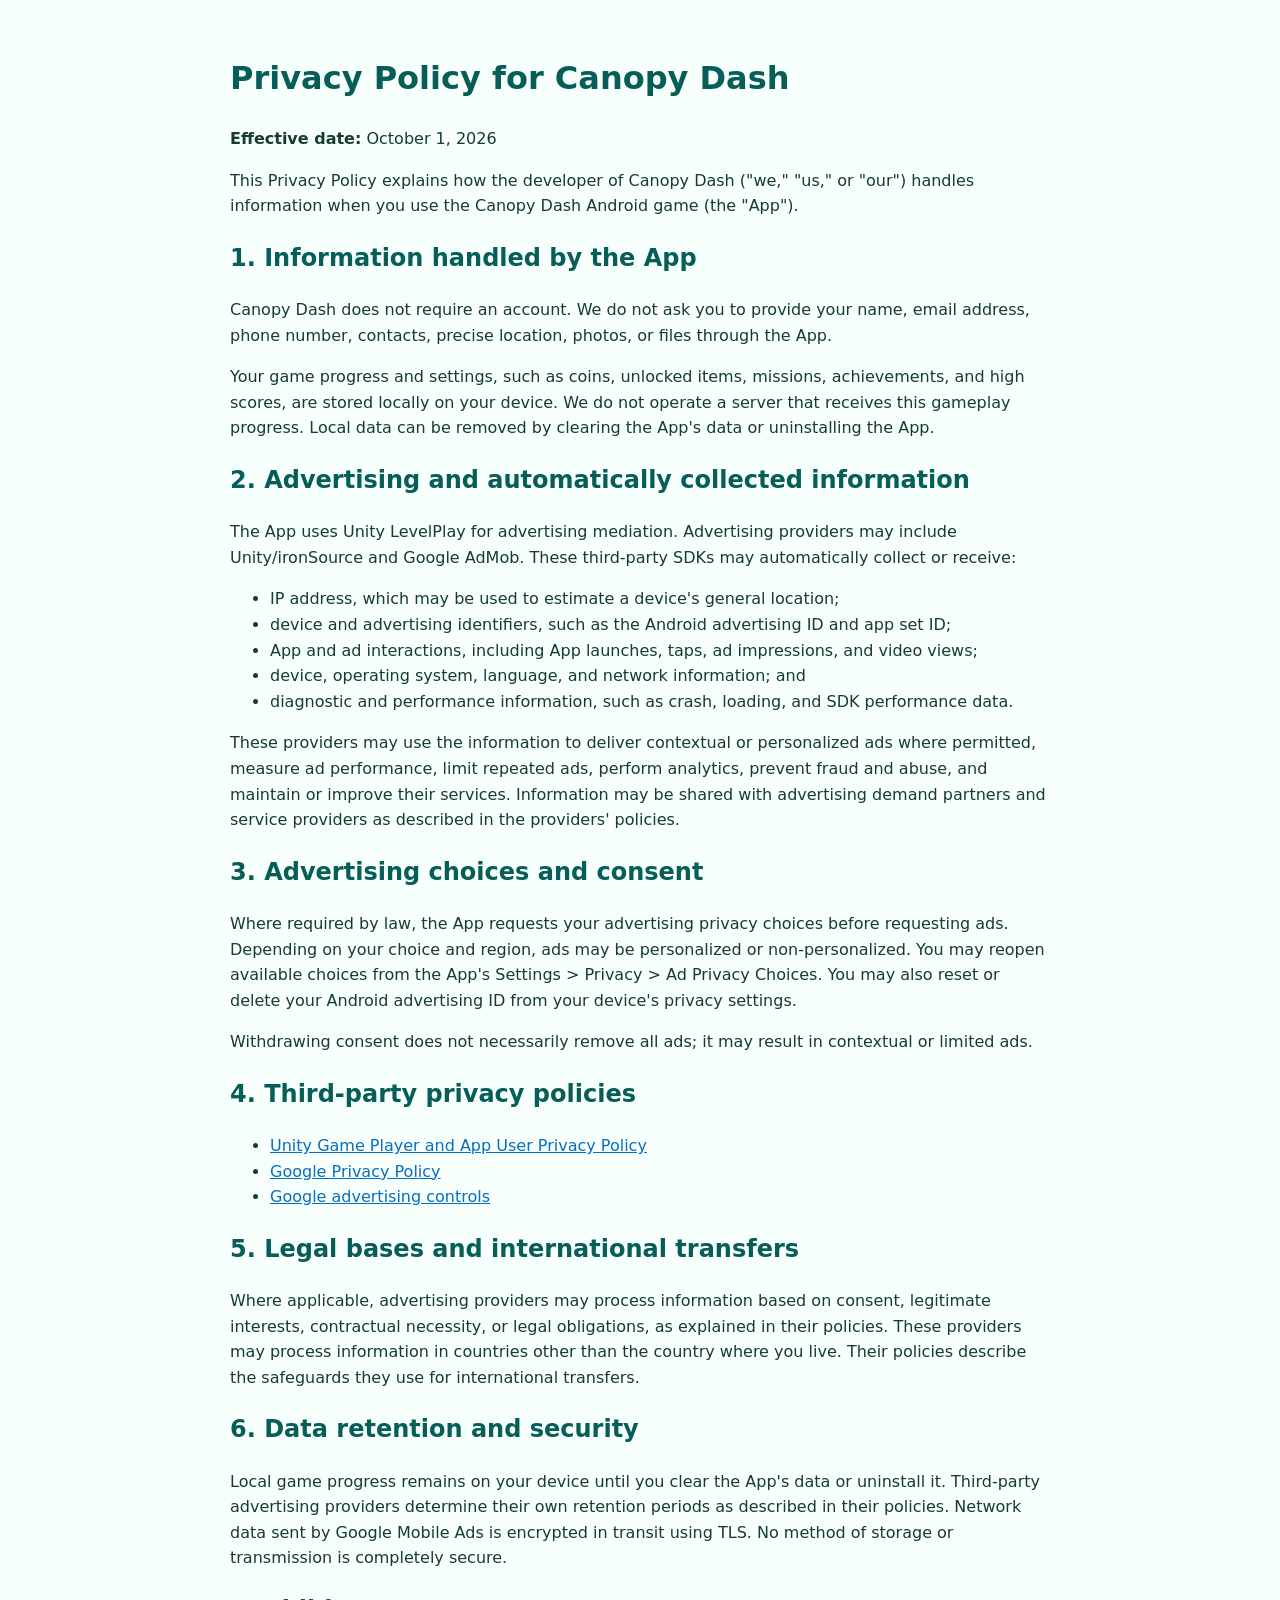
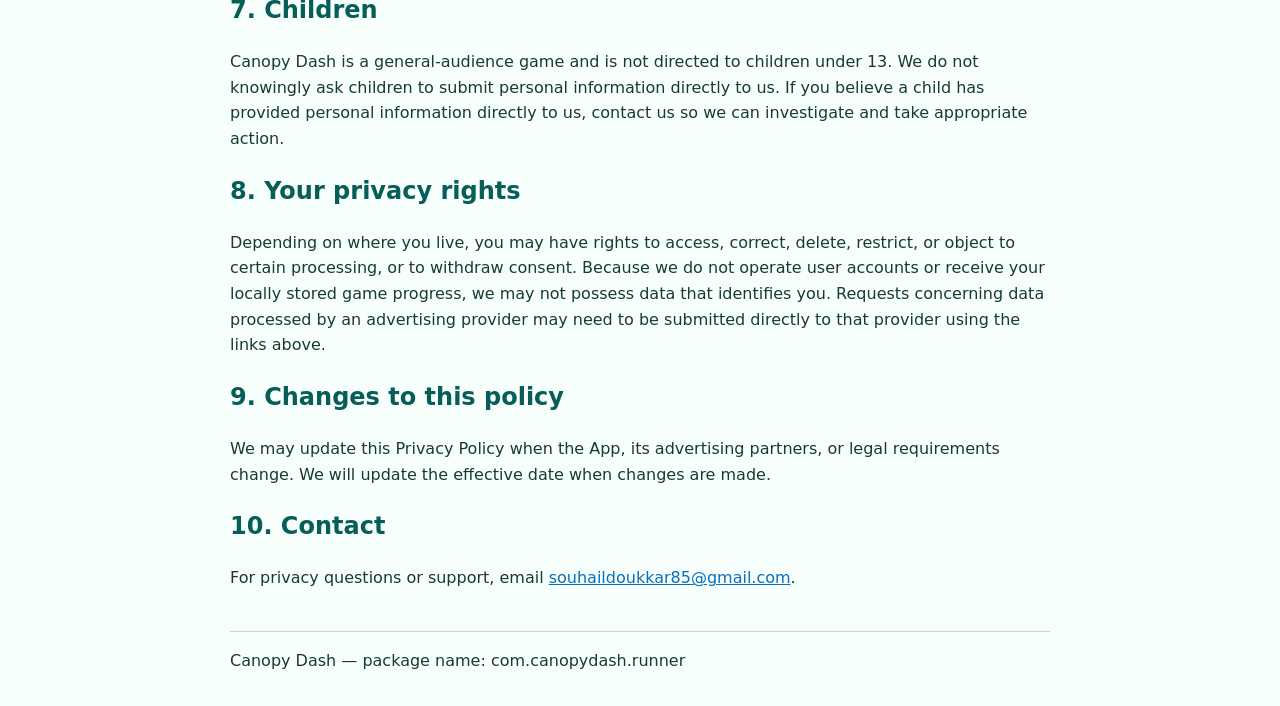
==== privacy-policy/index.html @ feaf21a8 "Publish Canopy Dash privacy policy" ====
<!doctype html>
<html lang="en">
<head>
  <meta charset="utf-8">
  <meta name="viewport" content="width=device-width, initial-scale=1">
  <meta name="description" content="Privacy Policy for the Canopy Dash Android game">
  <title>Canopy Dash Privacy Policy</title>
  <style>body{font:16px/1.6 system-ui,-apple-system,sans-serif;max-width:820px;margin:auto;padding:32px 20px;color:#173b33;background:#f7fffc}h1,h2{color:#075e59}a{color:#086fbd}footer{margin-top:40px;border-top:1px solid #bddbd3;padding-top:16px}</style>
</head>
<body>
<h1>Privacy Policy for Canopy Dash</h1>
<p><strong>Effective date:</strong> October 1, 2026</p>
<p>This Privacy Policy explains how the developer of Canopy Dash ("we," "us," or "our") handles information when you use the Canopy Dash Android game (the "App").</p>
<h2>1. Information handled by the App</h2>
<p>Canopy Dash does not require an account. We do not ask you to provide your name, email address, phone number, contacts, precise location, photos, or files through the App.</p>
<p>Your game progress and settings, such as coins, unlocked items, missions, achievements, and high scores, are stored locally on your device. We do not operate a server that receives this gameplay progress. Local data can be removed by clearing the App's data or uninstalling the App.</p>
<h2>2. Advertising and automatically collected information</h2>
<p>The App uses Unity LevelPlay for advertising mediation. Advertising providers may include Unity/ironSource and Google AdMob. These third-party SDKs may automatically collect or receive:</p>
<ul><li>IP address, which may be used to estimate a device's general location;</li><li>device and advertising identifiers, such as the Android advertising ID and app set ID;</li><li>App and ad interactions, including App launches, taps, ad impressions, and video views;</li><li>device, operating system, language, and network information; and</li><li>diagnostic and performance information, such as crash, loading, and SDK performance data.</li></ul>
<p>These providers may use the information to deliver contextual or personalized ads where permitted, measure ad performance, limit repeated ads, perform analytics, prevent fraud and abuse, and maintain or improve their services. Information may be shared with advertising demand partners and service providers as described in the providers' policies.</p>
<h2>3. Advertising choices and consent</h2>
<p>Where required by law, the App requests your advertising privacy choices before requesting ads. Depending on your choice and region, ads may be personalized or non-personalized. You may reopen available choices from the App's Settings &gt; Privacy &gt; Ad Privacy Choices. You may also reset or delete your Android advertising ID from your device's privacy settings.</p>
<p>Withdrawing consent does not necessarily remove all ads; it may result in contextual or limited ads.</p>
<h2>4. Third-party privacy policies</h2>
<ul><li><a href="https://unity.com/legal/game-player-and-app-user-privacy-policy">Unity Game Player and App User Privacy Policy</a></li><li><a href="https://policies.google.com/privacy">Google Privacy Policy</a></li><li><a href="https://myadcenter.google.com/">Google advertising controls</a></li></ul>
<h2>5. Legal bases and international transfers</h2>
<p>Where applicable, advertising providers may process information based on consent, legitimate interests, contractual necessity, or legal obligations, as explained in their policies. These providers may process information in countries other than the country where you live. Their policies describe the safeguards they use for international transfers.</p>
<h2>6. Data retention and security</h2>
<p>Local game progress remains on your device until you clear the App's data or uninstall it. Third-party advertising providers determine their own retention periods as described in their policies. Network data sent by Google Mobile Ads is encrypted in transit using TLS. No method of storage or transmission is completely secure.</p>
<h2>7. Children</h2>
<p>Canopy Dash is a general-audience game and is not directed to children under 13. We do not knowingly ask children to submit personal information directly to us. If you believe a child has provided personal information directly to us, contact us so we can investigate and take appropriate action.</p>
<h2>8. Your privacy rights</h2>
<p>Depending on where you live, you may have rights to access, correct, delete, restrict, or object to certain processing, or to withdraw consent. Because we do not operate user accounts or receive your locally stored game progress, we may not possess data that identifies you. Requests concerning data processed by an advertising provider may need to be submitted directly to that provider using the links above.</p>
<h2>9. Changes to this policy</h2>
<p>We may update this Privacy Policy when the App, its advertising partners, or legal requirements change. We will update the effective date when changes are made.</p>
<h2>10. Contact</h2>
<p>For privacy questions or support, email <a href="mailto:souhaildoukkar85@gmail.com">souhaildoukkar85@gmail.com</a>.</p>
<footer>Canopy Dash — package name: com.canopydash.runner</footer>
</body>
</html>
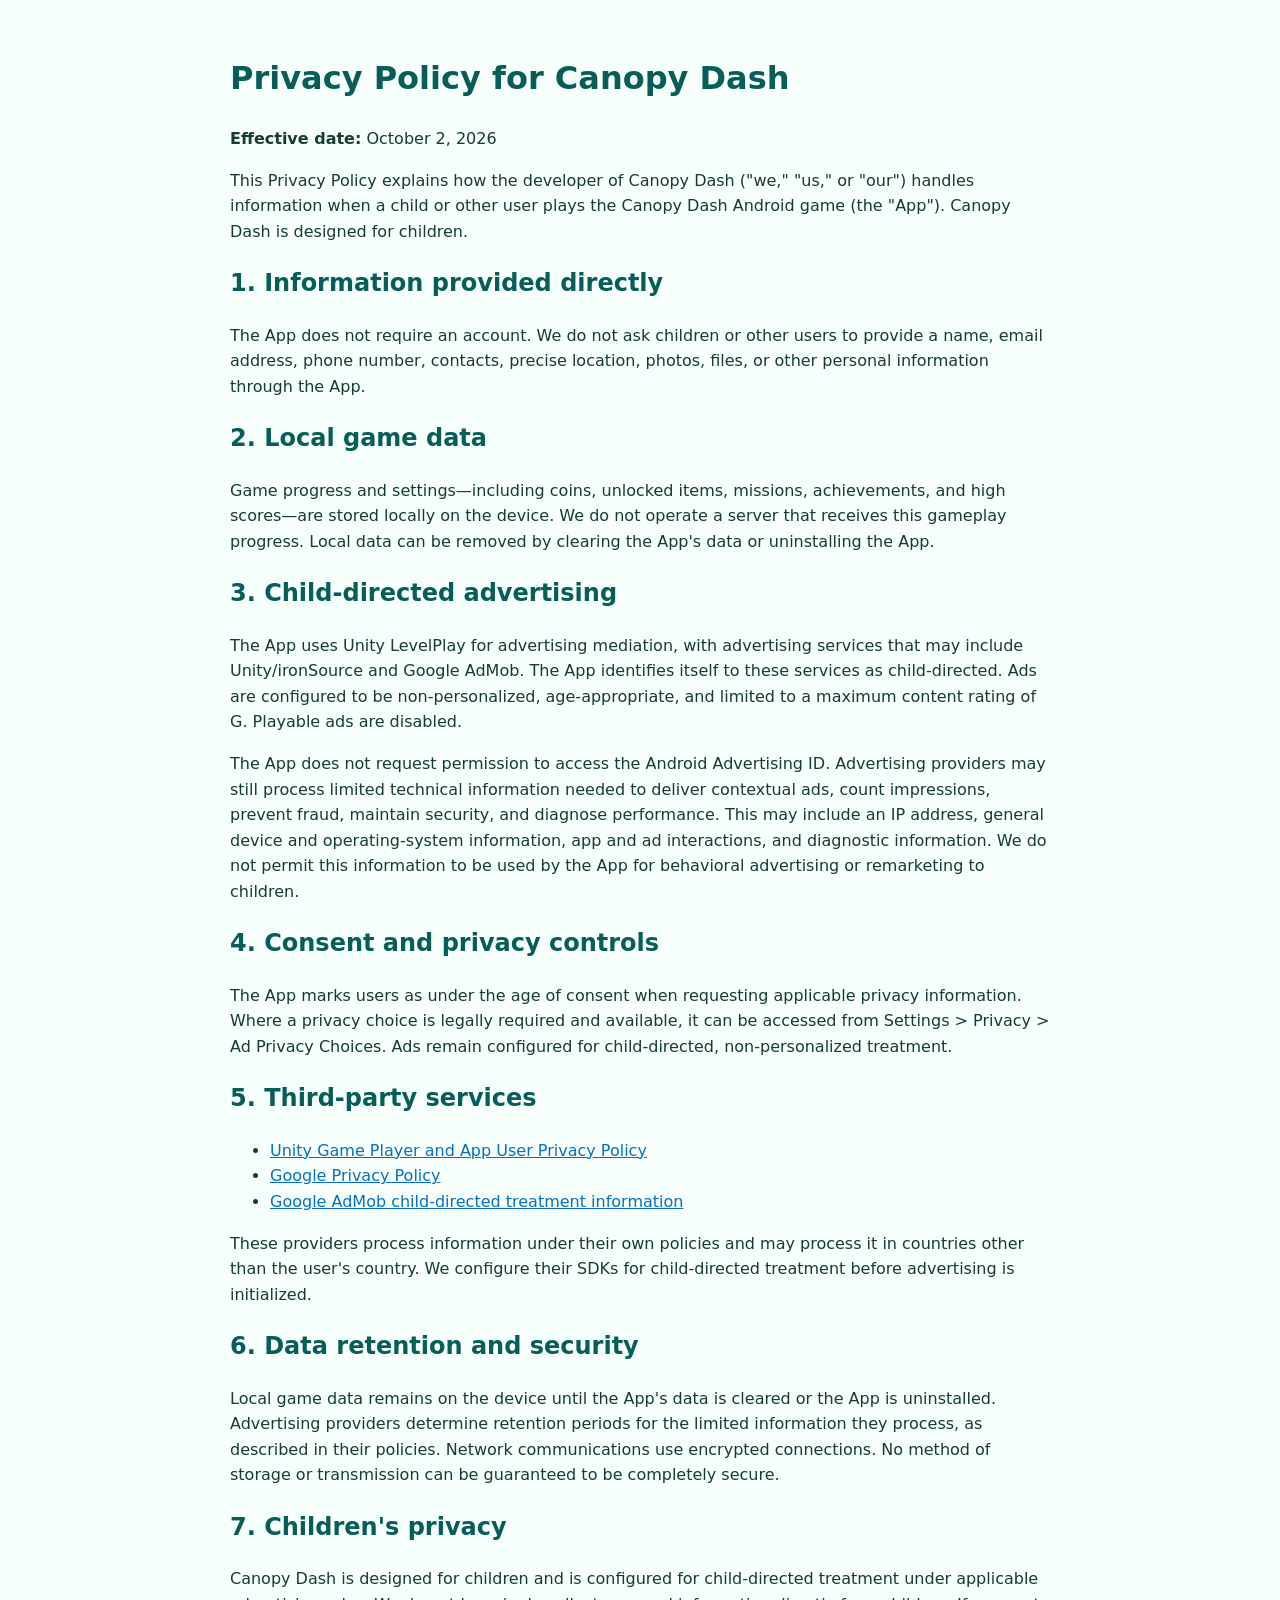
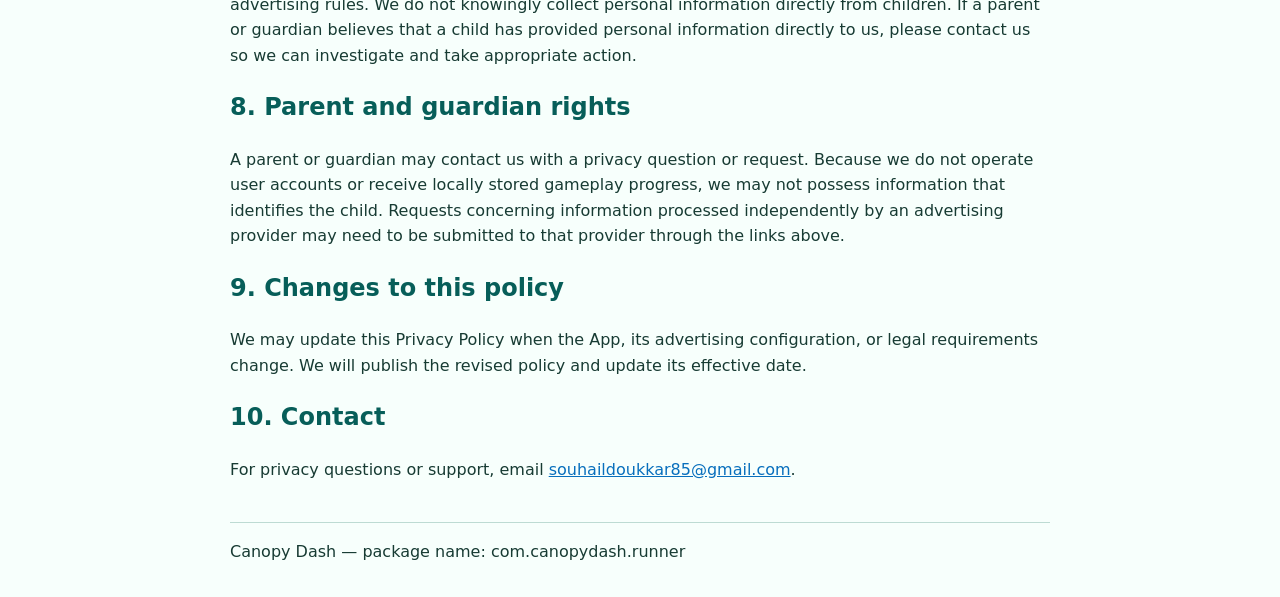
==== commit 63a2b1eb: "Update index.html" ====
--- a/privacy-policy/index.html
+++ b/privacy-policy/index.html
@@ -3,38 +3,41 @@
 <head>
   <meta charset="utf-8">
   <meta name="viewport" content="width=device-width, initial-scale=1">
-  <meta name="description" content="Privacy Policy for the Canopy Dash Android game">
+  <meta name="description" content="Privacy Policy for the child-directed Canopy Dash Android game">
   <title>Canopy Dash Privacy Policy</title>
   <style>body{font:16px/1.6 system-ui,-apple-system,sans-serif;max-width:820px;margin:auto;padding:32px 20px;color:#173b33;background:#f7fffc}h1,h2{color:#075e59}a{color:#086fbd}footer{margin-top:40px;border-top:1px solid #bddbd3;padding-top:16px}</style>
 </head>
 <body>
 <h1>Privacy Policy for Canopy Dash</h1>
-<p><strong>Effective date:</strong> October 1, 2026</p>
-<p>This Privacy Policy explains how the developer of Canopy Dash ("we," "us," or "our") handles information when you use the Canopy Dash Android game (the "App").</p>
-<h2>1. Information handled by the App</h2>
-<p>Canopy Dash does not require an account. We do not ask you to provide your name, email address, phone number, contacts, precise location, photos, or files through the App.</p>
-<p>Your game progress and settings, such as coins, unlocked items, missions, achievements, and high scores, are stored locally on your device. We do not operate a server that receives this gameplay progress. Local data can be removed by clearing the App's data or uninstalling the App.</p>
-<h2>2. Advertising and automatically collected information</h2>
-<p>The App uses Unity LevelPlay for advertising mediation. Advertising providers may include Unity/ironSource and Google AdMob. These third-party SDKs may automatically collect or receive:</p>
-<ul><li>IP address, which may be used to estimate a device's general location;</li><li>device and advertising identifiers, such as the Android advertising ID and app set ID;</li><li>App and ad interactions, including App launches, taps, ad impressions, and video views;</li><li>device, operating system, language, and network information; and</li><li>diagnostic and performance information, such as crash, loading, and SDK performance data.</li></ul>
-<p>These providers may use the information to deliver contextual or personalized ads where permitted, measure ad performance, limit repeated ads, perform analytics, prevent fraud and abuse, and maintain or improve their services. Information may be shared with advertising demand partners and service providers as described in the providers' policies.</p>
-<h2>3. Advertising choices and consent</h2>
-<p>Where required by law, the App requests your advertising privacy choices before requesting ads. Depending on your choice and region, ads may be personalized or non-personalized. You may reopen available choices from the App's Settings &gt; Privacy &gt; Ad Privacy Choices. You may also reset or delete your Android advertising ID from your device's privacy settings.</p>
-<p>Withdrawing consent does not necessarily remove all ads; it may result in contextual or limited ads.</p>
-<h2>4. Third-party privacy policies</h2>
-<ul><li><a href="https://unity.com/legal/game-player-and-app-user-privacy-policy">Unity Game Player and App User Privacy Policy</a></li><li><a href="https://policies.google.com/privacy">Google Privacy Policy</a></li><li><a href="https://myadcenter.google.com/">Google advertising controls</a></li></ul>
-<h2>5. Legal bases and international transfers</h2>
-<p>Where applicable, advertising providers may process information based on consent, legitimate interests, contractual necessity, or legal obligations, as explained in their policies. These providers may process information in countries other than the country where you live. Their policies describe the safeguards they use for international transfers.</p>
+<p><strong>Effective date:</strong> October 2, 2026</p>
+<p>This Privacy Policy explains how the developer of Canopy Dash ("we," "us," or "our") handles information when a child or other user plays the Canopy Dash Android game (the "App"). Canopy Dash is designed for children.</p>
+<h2>1. Information provided directly</h2>
+<p>The App does not require an account. We do not ask children or other users to provide a name, email address, phone number, contacts, precise location, photos, files, or other personal information through the App.</p>
+<h2>2. Local game data</h2>
+<p>Game progress and settings—including coins, unlocked items, missions, achievements, and high scores—are stored locally on the device. We do not operate a server that receives this gameplay progress. Local data can be removed by clearing the App's data or uninstalling the App.</p>
+<h2>3. Child-directed advertising</h2>
+<p>The App uses Unity LevelPlay for advertising mediation, with advertising services that may include Unity/ironSource and Google AdMob. The App identifies itself to these services as child-directed. Ads are configured to be non-personalized, age-appropriate, and limited to a maximum content rating of G. Playable ads are disabled.</p>
+<p>The App does not request permission to access the Android Advertising ID. Advertising providers may still process limited technical information needed to deliver contextual ads, count impressions, prevent fraud, maintain security, and diagnose performance. This may include an IP address, general device and operating-system information, app and ad interactions, and diagnostic information. We do not permit this information to be used by the App for behavioral advertising or remarketing to children.</p>
+<h2>4. Consent and privacy controls</h2>
+<p>The App marks users as under the age of consent when requesting applicable privacy information. Where a privacy choice is legally required and available, it can be accessed from Settings &gt; Privacy &gt; Ad Privacy Choices. Ads remain configured for child-directed, non-personalized treatment.</p>
+<h2>5. Third-party services</h2>
+<ul>
+<li><a href="https://unity.com/legal/game-player-and-app-user-privacy-policy">Unity Game Player and App User Privacy Policy</a></li>
+<li><a href="https://policies.google.com/privacy">Google Privacy Policy</a></li>
+<li><a href="https://support.google.com/admob/answer/6223431">Google AdMob child-directed treatment information</a></li>
+</ul>
+<p>These providers process information under their own policies and may process it in countries other than the user's country. We configure their SDKs for child-directed treatment before advertising is initialized.</p>
 <h2>6. Data retention and security</h2>
-<p>Local game progress remains on your device until you clear the App's data or uninstall it. Third-party advertising providers determine their own retention periods as described in their policies. Network data sent by Google Mobile Ads is encrypted in transit using TLS. No method of storage or transmission is completely secure.</p>
-<h2>7. Children</h2>
-<p>Canopy Dash is a general-audience game and is not directed to children under 13. We do not knowingly ask children to submit personal information directly to us. If you believe a child has provided personal information directly to us, contact us so we can investigate and take appropriate action.</p>
-<h2>8. Your privacy rights</h2>
-<p>Depending on where you live, you may have rights to access, correct, delete, restrict, or object to certain processing, or to withdraw consent. Because we do not operate user accounts or receive your locally stored game progress, we may not possess data that identifies you. Requests concerning data processed by an advertising provider may need to be submitted directly to that provider using the links above.</p>
+<p>Local game data remains on the device until the App's data is cleared or the App is uninstalled. Advertising providers determine retention periods for the limited information they process, as described in their policies. Network communications use encrypted connections. No method of storage or transmission can be guaranteed to be completely secure.</p>
+<h2>7. Children's privacy</h2>
+<p>Canopy Dash is designed for children and is configured for child-directed treatment under applicable advertising rules. We do not knowingly collect personal information directly from children. If a parent or guardian believes that a child has provided personal information directly to us, please contact us so we can investigate and take appropriate action.</p>
+<h2>8. Parent and guardian rights</h2>
+<p>A parent or guardian may contact us with a privacy question or request. Because we do not operate user accounts or receive locally stored gameplay progress, we may not possess information that identifies the child. Requests concerning information processed independently by an advertising provider may need to be submitted to that provider through the links above.</p>
 <h2>9. Changes to this policy</h2>
-<p>We may update this Privacy Policy when the App, its advertising partners, or legal requirements change. We will update the effective date when changes are made.</p>
+<p>We may update this Privacy Policy when the App, its advertising configuration, or legal requirements change. We will publish the revised policy and update its effective date.</p>
 <h2>10. Contact</h2>
 <p>For privacy questions or support, email <a href="mailto:souhaildoukkar85@gmail.com">souhaildoukkar85@gmail.com</a>.</p>
 <footer>Canopy Dash — package name: com.canopydash.runner</footer>
 </body>
 </html>
+
